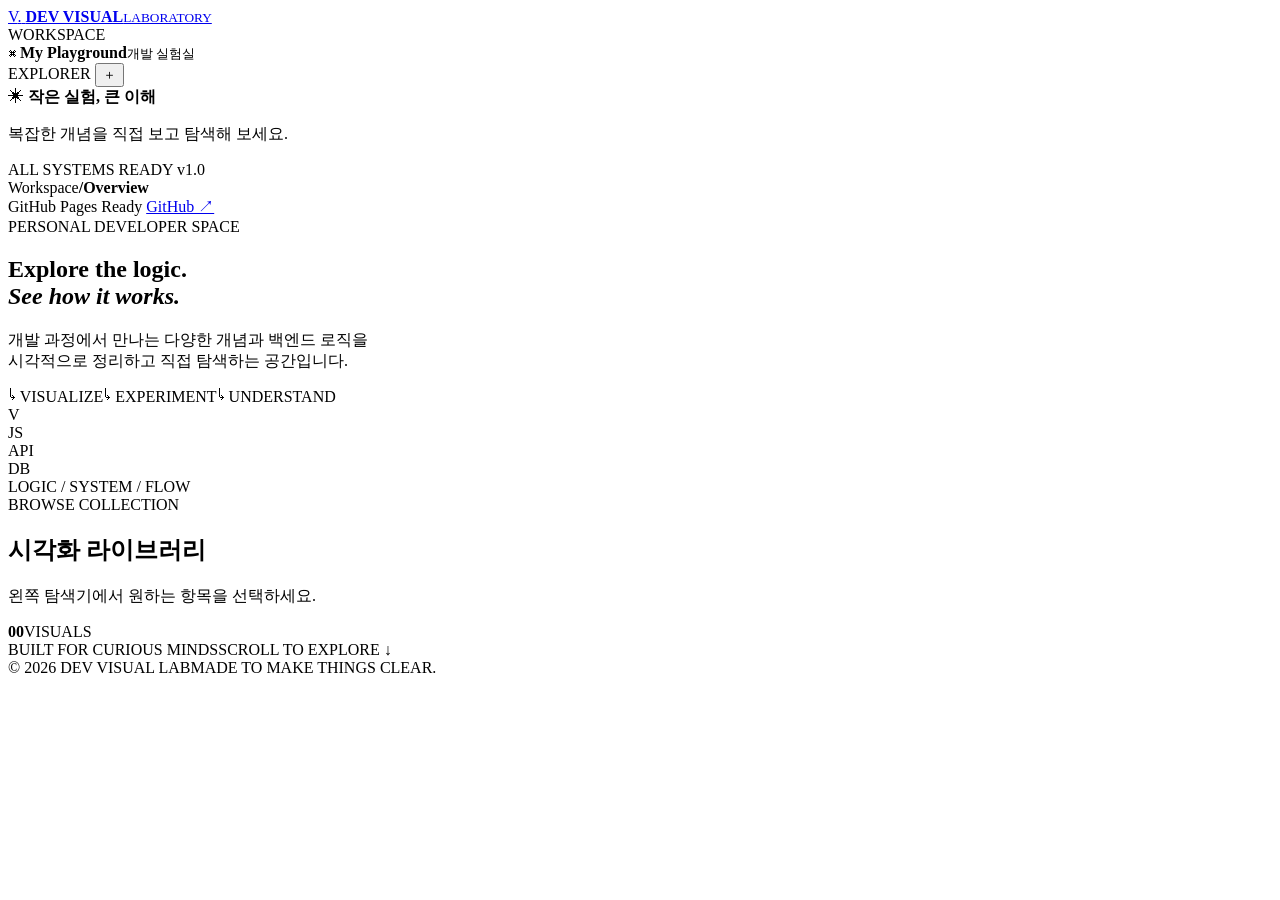
==== index.html @ 6dd861ee "Add files via upload" ====
<!doctype html>
<html lang="ko">
<head>
  <meta charset="UTF-8">
  <meta name="viewport" content="width=device-width, initial-scale=1.0">
  <meta name="description" content="개발 개념과 로직을 시각화하는 개인 기술 랩">
  <title>Dev Visual Lab</title>
  <link rel="preconnect" href="https://fonts.googleapis.com">
  <link rel="preconnect" href="https://fonts.gstatic.com" crossorigin>
  <link href="https://fonts.googleapis.com/css2?family=DM+Mono:wght@400;500&family=Manrope:wght@400;500;600;700;800&family=Noto+Sans+KR:wght@400;500;600;700;800&display=swap" rel="stylesheet">
  <link rel="stylesheet" href="./css/styles.css">
</head>
<body>
  <div class="app-shell">
    <aside class="sidebar">
      <a class="brand" href="#/" aria-label="Dev Visual Lab 홈">
        <span class="brand-mark">V<span>.</span></span>
        <span><strong>DEV VISUAL</strong><small>LABORATORY</small></span>
      </a>
      <div class="sidebar-label">WORKSPACE</div>
      <div class="workspace-card">
        <span class="workspace-icon">⌘</span>
        <span><strong>My Playground</strong><small>개발 실험실</small></span>
        <span class="status-dot"></span>
      </div>
      <div class="tree-heading">
        <span class="sidebar-label">EXPLORER</span>
        <button class="icon-button" id="expandAll" title="모두 펼치기" aria-label="모두 펼치기">＋</button>
      </div>
      <nav id="treeNav" class="tree-nav" aria-label="시각화 항목"></nav>
      <div class="sidebar-bottom">
        <div class="tip-card">
          <span class="tip-icon">✳</span>
          <strong>작은 실험, 큰 이해</strong>
          <p>복잡한 개념을 직접 보고 탐색해 보세요.</p>
        </div>
        <div class="sidebar-footer"><span class="status-dot"></span> ALL SYSTEMS READY <span>v1.0</span></div>
      </div>
    </aside>

    <main class="main-area">
      <header class="topbar">
        <div class="breadcrumbs" id="breadcrumbs"><span>Workspace</span><b>/</b><strong>Overview</strong></div>
        <div class="top-actions">
          <span class="top-pill"><i></i> GitHub Pages Ready</span>
          <a class="github-link" href="https://github.com/" target="_blank" rel="noreferrer">GitHub ↗</a>
        </div>
      </header>

      <section id="homeView" class="view home-view">
        <div class="hero">
          <div class="hero-copy">
            <div class="eyebrow"><span></span> PERSONAL DEVELOPER SPACE</div>
            <h1>Explore the logic.<br><em>See how it works.</em></h1>
            <p>개발 과정에서 만나는 다양한 개념과 백엔드 로직을<br class="desktop-only"> 시각적으로 정리하고 직접 탐색하는 공간입니다.</p>
            <div class="hero-meta"><span>↳ VISUALIZE</span><span>↳ EXPERIMENT</span><span>↳ UNDERSTAND</span></div>
          </div>
          <div class="hero-art" aria-hidden="true">
            <div class="orbit orbit-one"></div><div class="orbit orbit-two"></div>
            <div class="core"><span>V</span><i></i></div>
            <div class="orbit-node node-a">JS</div><div class="orbit-node node-b">API</div><div class="orbit-node node-c">DB</div>
            <div class="art-caption">LOGIC / SYSTEM / FLOW</div>
          </div>
        </div>

        <div class="section-head">
          <div><div class="eyebrow muted">BROWSE COLLECTION</div><h2>시각화 라이브러리</h2><p>왼쪽 탐색기에서 원하는 항목을 선택하세요.</p></div>
          <div class="item-count"><strong id="itemCount">00</strong><span>VISUALS</span></div>
        </div>
        <div id="categoryGrid" class="category-grid"></div>
        <div class="home-bottom"><span>BUILT FOR CURIOUS MINDS</span><span>SCROLL TO EXPLORE ↓</span></div>
      </section>

      <section id="detailView" class="view detail-view" hidden>
        <div class="detail-topline"><button id="backHome" class="back-button">← 전체 항목</button><span class="detail-category" id="detailCategory"></span></div>
        <div class="detail-heading"><div class="eyebrow muted">VISUALIZATION / <span id="detailIndex">01</span></div><h1 id="detailTitle"></h1><p id="detailDescription"></p></div>
        <div class="visual-card">
          <div class="visual-card-head"><div><span class="live-dot"></span><strong>INTERACTIVE CANVAS</strong></div><span id="visualType">FLOW DIAGRAM</span></div>
          <div id="visualContent" class="visual-content"></div>
        </div>
        <div class="detail-info-grid">
          <article class="info-panel"><span class="panel-kicker">OVERVIEW</span><h3>핵심 개념</h3><p id="detailOverview"></p></article>
          <article class="info-panel"><span class="panel-kicker">HOW TO EXPLORE</span><h3>사용 방법</h3><p id="detailGuide"></p></article>
        </div>
        <div class="detail-pagination"><button id="prevItem">← 이전 항목</button><button id="nextItem">다음 항목 →</button></div>
      </section>
      <footer class="main-footer"><span>© 2026 DEV VISUAL LAB</span><span>MADE TO MAKE THINGS CLEAR.</span></footer>
    </main>
  </div>
  <script src="./js/app.js"></script>
</body>
</html>
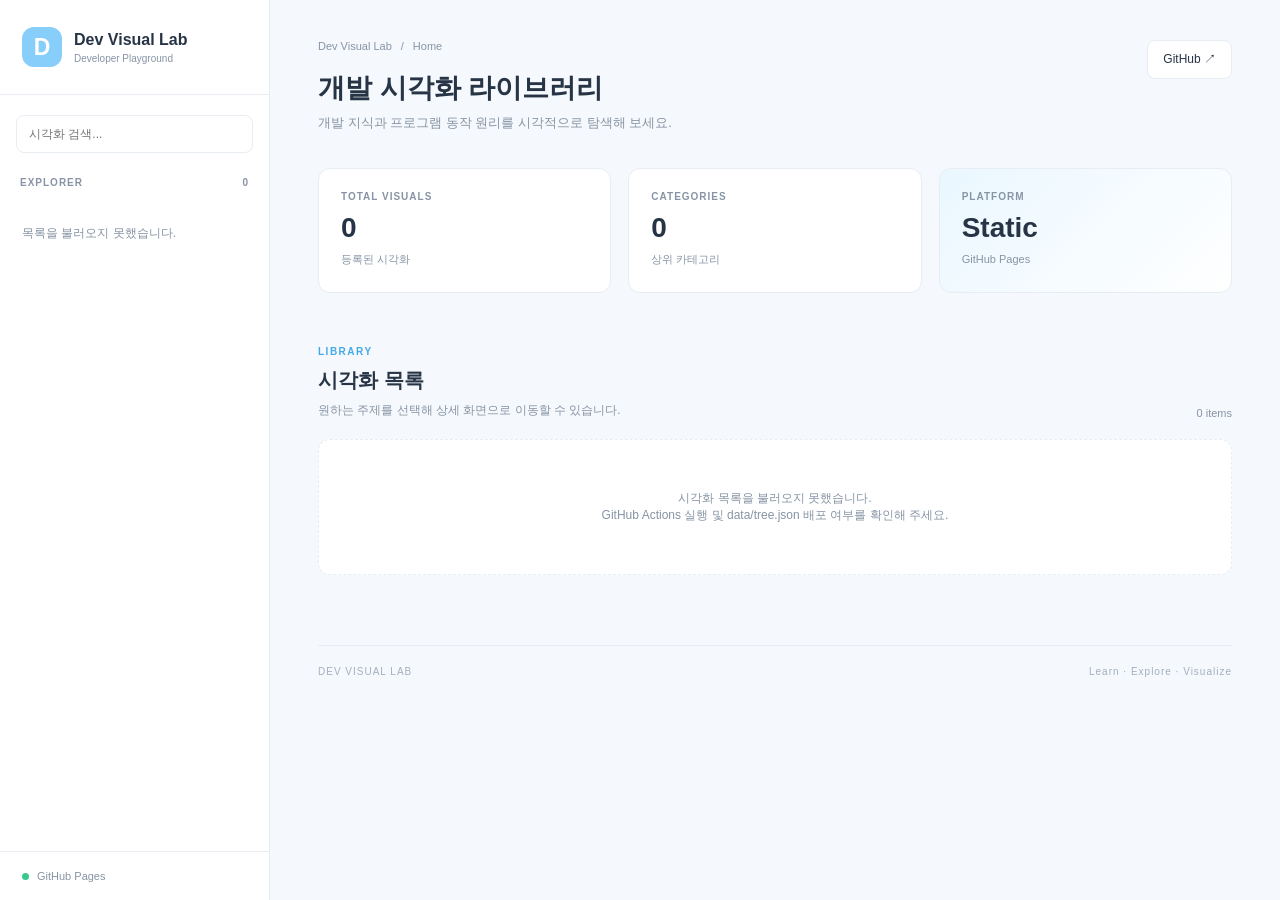
==== commit d4dad0af: "테스트 파일 업로드" ====
--- a/index.html
+++ b/index.html
@@ -1,92 +1,130 @@
-<!doctype html>
+
+<!DOCTYPE html>
 <html lang="ko">
 <head>
   <meta charset="UTF-8">
   <meta name="viewport" content="width=device-width, initial-scale=1.0">
-  <meta name="description" content="개발 개념과 로직을 시각화하는 개인 기술 랩">
+  <meta name="theme-color" content="#87CEFA">
+
   <title>Dev Visual Lab</title>
-  <link rel="preconnect" href="https://fonts.googleapis.com">
-  <link rel="preconnect" href="https://fonts.gstatic.com" crossorigin>
-  <link href="https://fonts.googleapis.com/css2?family=DM+Mono:wght@400;500&family=Manrope:wght@400;500;600;700;800&family=Noto+Sans+KR:wght@400;500;600;700;800&display=swap" rel="stylesheet">
-  <link rel="stylesheet" href="./css/styles.css">
+
+  <link rel="stylesheet" href="./assets/css/common.css">
+  <link rel="stylesheet" href="./assets/css/main.css">
 </head>
+
 <body>
-  <div class="app-shell">
-    <aside class="sidebar">
-      <a class="brand" href="#/" aria-label="Dev Visual Lab 홈">
-        <span class="brand-mark">V<span>.</span></span>
-        <span><strong>DEV VISUAL</strong><small>LABORATORY</small></span>
+<div class="app">
+
+  <!-- 사이드바 -->
+  <aside class="sidebar">
+    <div class="logo">
+      <div class="logo-icon">D</div>
+      <div>
+        <h1>Dev Visual Lab</h1>
+        <span>Developer Playground</span>
+      </div>
+    </div>
+
+    <div class="sidebar-search">
+      <input
+              type="search"
+              id="treeSearch"
+              placeholder="시각화 검색..."
+              autocomplete="off"
+      >
+    </div>
+
+    <div class="sidebar-title">
+      <span>EXPLORER</span>
+      <span id="pageCount">0</span>
+    </div>
+
+    <nav id="treeContainer" class="tree-container">
+      <div class="loading">목록을 불러오는 중...</div>
+    </nav>
+
+    <div class="sidebar-footer">
+      <span class="status-dot"></span>
+      <span>GitHub Pages</span>
+    </div>
+  </aside>
+
+
+  <!-- 메인 영역 -->
+  <main class="main-content">
+
+    <header class="topbar">
+      <div>
+        <div class="breadcrumb">
+          <span>Dev Visual Lab</span>
+          <span>/</span>
+          <span>Home</span>
+        </div>
+        <h2>개발 시각화 라이브러리</h2>
+        <p>개발 지식과 프로그램 동작 원리를 시각적으로 탐색해 보세요.</p>
+      </div>
+
+      <a
+              class="github-link"
+              href="https://github.com/"
+              target="_blank"
+              rel="noopener noreferrer"
+      >
+        GitHub ↗
       </a>
-      <div class="sidebar-label">WORKSPACE</div>
-      <div class="workspace-card">
-        <span class="workspace-icon">⌘</span>
-        <span><strong>My Playground</strong><small>개발 실험실</small></span>
-        <span class="status-dot"></span>
-      </div>
-      <div class="tree-heading">
-        <span class="sidebar-label">EXPLORER</span>
-        <button class="icon-button" id="expandAll" title="모두 펼치기" aria-label="모두 펼치기">＋</button>
-      </div>
-      <nav id="treeNav" class="tree-nav" aria-label="시각화 항목"></nav>
-      <div class="sidebar-bottom">
-        <div class="tip-card">
-          <span class="tip-icon">✳</span>
-          <strong>작은 실험, 큰 이해</strong>
-          <p>복잡한 개념을 직접 보고 탐색해 보세요.</p>
-        </div>
-        <div class="sidebar-footer"><span class="status-dot"></span> ALL SYSTEMS READY <span>v1.0</span></div>
-      </div>
-    </aside>
+    </header>
 
-    <main class="main-area">
-      <header class="topbar">
-        <div class="breadcrumbs" id="breadcrumbs"><span>Workspace</span><b>/</b><strong>Overview</strong></div>
-        <div class="top-actions">
-          <span class="top-pill"><i></i> GitHub Pages Ready</span>
-          <a class="github-link" href="https://github.com/" target="_blank" rel="noreferrer">GitHub ↗</a>
-        </div>
-      </header>
 
-      <section id="homeView" class="view home-view">
-        <div class="hero">
-          <div class="hero-copy">
-            <div class="eyebrow"><span></span> PERSONAL DEVELOPER SPACE</div>
-            <h1>Explore the logic.<br><em>See how it works.</em></h1>
-            <p>개발 과정에서 만나는 다양한 개념과 백엔드 로직을<br class="desktop-only"> 시각적으로 정리하고 직접 탐색하는 공간입니다.</p>
-            <div class="hero-meta"><span>↳ VISUALIZE</span><span>↳ EXPERIMENT</span><span>↳ UNDERSTAND</span></div>
-          </div>
-          <div class="hero-art" aria-hidden="true">
-            <div class="orbit orbit-one"></div><div class="orbit orbit-two"></div>
-            <div class="core"><span>V</span><i></i></div>
-            <div class="orbit-node node-a">JS</div><div class="orbit-node node-b">API</div><div class="orbit-node node-c">DB</div>
-            <div class="art-caption">LOGIC / SYSTEM / FLOW</div>
-          </div>
+    <!-- 요약 -->
+    <section class="summary-grid">
+      <article class="summary-card">
+        <span class="summary-label">TOTAL VISUALS</span>
+        <strong id="totalVisuals">0</strong>
+        <span>등록된 시각화</span>
+      </article>
+
+      <article class="summary-card">
+        <span class="summary-label">CATEGORIES</span>
+        <strong id="totalCategories">0</strong>
+        <span>상위 카테고리</span>
+      </article>
+
+      <article class="summary-card highlight-card">
+        <span class="summary-label">PLATFORM</span>
+        <strong>Static</strong>
+        <span>GitHub Pages</span>
+      </article>
+    </section>
+
+
+    <!-- 시각화 목록 -->
+    <section class="visual-section">
+      <div class="section-heading">
+        <div>
+          <span class="section-eyebrow">LIBRARY</span>
+          <h3>시각화 목록</h3>
+          <p>원하는 주제를 선택해 상세 화면으로 이동할 수 있습니다.</p>
         </div>
 
-        <div class="section-head">
-          <div><div class="eyebrow muted">BROWSE COLLECTION</div><h2>시각화 라이브러리</h2><p>왼쪽 탐색기에서 원하는 항목을 선택하세요.</p></div>
-          <div class="item-count"><strong id="itemCount">00</strong><span>VISUALS</span></div>
+        <span id="visibleCount" class="result-count">0 items</span>
+      </div>
+
+      <div id="visualGrid" class="visual-grid">
+        <div class="empty-state">
+          시각화 목록을 불러오는 중입니다.
         </div>
-        <div id="categoryGrid" class="category-grid"></div>
-        <div class="home-bottom"><span>BUILT FOR CURIOUS MINDS</span><span>SCROLL TO EXPLORE ↓</span></div>
-      </section>
+      </div>
+    </section>
 
-      <section id="detailView" class="view detail-view" hidden>
-        <div class="detail-topline"><button id="backHome" class="back-button">← 전체 항목</button><span class="detail-category" id="detailCategory"></span></div>
-        <div class="detail-heading"><div class="eyebrow muted">VISUALIZATION / <span id="detailIndex">01</span></div><h1 id="detailTitle"></h1><p id="detailDescription"></p></div>
-        <div class="visual-card">
-          <div class="visual-card-head"><div><span class="live-dot"></span><strong>INTERACTIVE CANVAS</strong></div><span id="visualType">FLOW DIAGRAM</span></div>
-          <div id="visualContent" class="visual-content"></div>
-        </div>
-        <div class="detail-info-grid">
-          <article class="info-panel"><span class="panel-kicker">OVERVIEW</span><h3>핵심 개념</h3><p id="detailOverview"></p></article>
-          <article class="info-panel"><span class="panel-kicker">HOW TO EXPLORE</span><h3>사용 방법</h3><p id="detailGuide"></p></article>
-        </div>
-        <div class="detail-pagination"><button id="prevItem">← 이전 항목</button><button id="nextItem">다음 항목 →</button></div>
-      </section>
-      <footer class="main-footer"><span>© 2026 DEV VISUAL LAB</span><span>MADE TO MAKE THINGS CLEAR.</span></footer>
-    </main>
-  </div>
-  <script src="./js/app.js"></script>
+
+    <footer class="footer">
+      <span>DEV VISUAL LAB</span>
+      <span>Learn · Explore · Visualize</span>
+    </footer>
+
+  </main>
+</div>
+
+<script src="./assets/js/app.js" defer></script>
 </body>
-</html>+</html>
--- a/assets/css/main.css
+++ b/assets/css/main.css
@@ -0,0 +1,439 @@
+
+:root {
+    --primary: #87CEFA;
+    --primary-dark: #45A9E8;
+    --primary-light: #EAF7FF;
+
+    --background: #F5F8FC;
+    --surface: #FFFFFF;
+    --text: #263445;
+    --muted: #8794A5;
+    --border: #E8EDF3;
+
+    --sidebar-width: 270px;
+}
+
+* {
+    box-sizing: border-box;
+}
+
+body {
+    margin: 0;
+    background: var(--background);
+    color: var(--text);
+    font-family: -apple-system, BlinkMacSystemFont,
+    "Segoe UI", "Noto Sans KR", sans-serif;
+}
+
+a {
+    color: inherit;
+    text-decoration: none;
+}
+
+.app {
+    min-height: 100vh;
+}
+
+/* Sidebar */
+
+.sidebar {
+    position: fixed;
+    inset: 0 auto 0 0;
+    width: var(--sidebar-width);
+    background: var(--surface);
+    border-right: 1px solid var(--border);
+    display: flex;
+    flex-direction: column;
+    z-index: 10;
+}
+
+.logo {
+    display: flex;
+    align-items: center;
+    gap: 12px;
+    padding: 27px 22px;
+    border-bottom: 1px solid var(--border);
+}
+
+.logo-icon {
+    width: 40px;
+    height: 40px;
+    display: grid;
+    place-items: center;
+    border-radius: 12px;
+    background: var(--primary);
+    color: #fff;
+    font-size: 23px;
+    font-weight: 800;
+}
+
+.logo h1 {
+    margin: 0;
+    font-size: 16px;
+}
+
+.logo span {
+    display: block;
+    margin-top: 4px;
+    color: var(--muted);
+    font-size: 10px;
+}
+
+.sidebar-search {
+    padding: 20px 16px 12px;
+}
+
+.sidebar-search input {
+    width: 100%;
+    height: 38px;
+    padding: 0 12px;
+    border: 1px solid var(--border);
+    border-radius: 8px;
+    outline: none;
+    font-size: 12px;
+}
+
+.sidebar-search input:focus {
+    border-color: var(--primary);
+}
+
+.sidebar-title {
+    display: flex;
+    justify-content: space-between;
+    padding: 12px 20px;
+    color: var(--muted);
+    font-size: 10px;
+    font-weight: 700;
+    letter-spacing: 1px;
+}
+
+.tree-container {
+    flex: 1;
+    overflow-y: auto;
+    padding: 5px 12px 20px;
+}
+
+.sidebar-footer {
+    display: flex;
+    align-items: center;
+    gap: 8px;
+    padding: 18px 22px;
+    border-top: 1px solid var(--border);
+    color: var(--muted);
+    font-size: 11px;
+}
+
+.status-dot {
+    width: 7px;
+    height: 7px;
+    border-radius: 50%;
+    background: #38C98B;
+}
+
+/* Tree */
+
+.tree-list {
+    list-style: none;
+    margin: 0;
+    padding: 0;
+}
+
+.tree-list .tree-list {
+    padding-left: 17px;
+}
+
+.tree-item {
+    margin: 2px 0;
+}
+
+.tree-node {
+    width: 100%;
+    display: flex;
+    align-items: center;
+    gap: 8px;
+    min-height: 34px;
+    padding: 7px 9px;
+    border: 0;
+    border-radius: 7px;
+    background: transparent;
+    color: #657386;
+    text-align: left;
+    font-size: 12px;
+    cursor: pointer;
+}
+
+.tree-node:hover {
+    background: var(--primary-light);
+    color: var(--primary-dark);
+}
+
+.tree-node.active {
+    background: var(--primary-light);
+    color: #238CCB;
+    font-weight: 700;
+}
+
+.tree-arrow {
+    width: 12px;
+    color: #A0ACBA;
+    font-size: 10px;
+}
+
+.tree-icon {
+    width: 17px;
+    text-align: center;
+}
+
+.tree-children {
+    display: block;
+}
+
+.tree-children.collapsed {
+    display: none;
+}
+
+.loading,
+.empty-tree {
+    padding: 20px 10px;
+    color: var(--muted);
+    font-size: 12px;
+}
+
+/* Main */
+
+.main-content {
+    min-height: 100vh;
+    margin-left: var(--sidebar-width);
+    padding: 40px 48px 20px;
+}
+
+.topbar {
+    display: flex;
+    align-items: flex-start;
+    justify-content: space-between;
+    gap: 20px;
+}
+
+.breadcrumb {
+    display: flex;
+    gap: 9px;
+    color: var(--muted);
+    font-size: 11px;
+}
+
+.topbar h2 {
+    margin: 18px 0 8px;
+    font-size: 27px;
+}
+
+.topbar p {
+    margin: 0;
+    color: var(--muted);
+    font-size: 13px;
+}
+
+.github-link {
+    padding: 10px 15px;
+    border: 1px solid var(--border);
+    border-radius: 8px;
+    background: #fff;
+    font-size: 12px;
+}
+
+.github-link:hover {
+    border-color: var(--primary);
+}
+
+/* Summary */
+
+.summary-grid {
+    display: grid;
+    grid-template-columns: repeat(3, minmax(0, 1fr));
+    gap: 17px;
+    margin-top: 36px;
+}
+
+.summary-card {
+    min-height: 125px;
+    padding: 22px;
+    border: 1px solid var(--border);
+    border-radius: 12px;
+    background: #fff;
+}
+
+.summary-label {
+    display: block;
+    color: var(--muted);
+    font-size: 10px;
+    font-weight: 700;
+    letter-spacing: 1px;
+}
+
+.summary-card strong {
+    display: block;
+    margin: 10px 0 5px;
+    font-size: 28px;
+}
+
+.summary-card > span:last-child {
+    color: var(--muted);
+    font-size: 11px;
+}
+
+.highlight-card {
+    background: linear-gradient(135deg, #EAF7FF, #FFFFFF);
+}
+
+/* Visual Cards */
+
+.visual-section {
+    margin-top: 48px;
+}
+
+.section-heading {
+    display: flex;
+    justify-content: space-between;
+    align-items: flex-end;
+    gap: 20px;
+    margin-bottom: 20px;
+}
+
+.section-eyebrow {
+    color: var(--primary-dark);
+    font-size: 10px;
+    font-weight: 800;
+    letter-spacing: 1.5px;
+}
+
+.section-heading h3 {
+    margin: 8px 0;
+    font-size: 20px;
+}
+
+.section-heading p {
+    margin: 0;
+    color: var(--muted);
+    font-size: 12px;
+}
+
+.result-count {
+    color: var(--muted);
+    font-size: 11px;
+}
+
+.visual-grid {
+    display: grid;
+    grid-template-columns: repeat(3, minmax(0, 1fr));
+    gap: 18px;
+}
+
+.visual-card {
+    display: flex;
+    flex-direction: column;
+    min-height: 160px;
+    padding: 20px;
+    border: 1px solid var(--border);
+    border-radius: 12px;
+    background: #fff;
+    transition: 0.2s ease;
+}
+
+.visual-card:hover {
+    transform: translateY(-3px);
+    border-color: var(--primary);
+    box-shadow: 0 8px 25px rgba(64, 155, 210, 0.10);
+}
+
+.visual-card-icon {
+    display: grid;
+    place-items: center;
+    width: 38px;
+    height: 38px;
+    margin-bottom: 17px;
+    border-radius: 10px;
+    background: var(--primary-light);
+    color: var(--primary-dark);
+    font-size: 17px;
+}
+
+.visual-card h4 {
+    margin: 0 0 8px;
+    font-size: 14px;
+}
+
+.visual-card p {
+    margin: 0;
+    color: var(--muted);
+    font-size: 11px;
+    line-height: 1.6;
+}
+
+.visual-card-path {
+    margin-top: auto;
+    padding-top: 15px;
+    color: #9BA8B7;
+    font-size: 10px;
+}
+
+.empty-state {
+    grid-column: 1 / -1;
+    padding: 50px 20px;
+    border: 1px dashed var(--border);
+    border-radius: 12px;
+    background: #fff;
+    color: var(--muted);
+    text-align: center;
+    font-size: 12px;
+}
+
+.footer {
+    display: flex;
+    justify-content: space-between;
+    margin-top: 70px;
+    padding: 20px 0;
+    border-top: 1px solid var(--border);
+    color: #A4AFBC;
+    font-size: 10px;
+    letter-spacing: 1px;
+}
+
+/* Responsive */
+
+@media (max-width: 1100px) {
+    .visual-grid {
+        grid-template-columns: repeat(2, minmax(0, 1fr));
+    }
+}
+
+@media (max-width: 760px) {
+    :root {
+        --sidebar-width: 0px;
+    }
+
+    .sidebar {
+        position: relative;
+        width: 100%;
+        height: auto;
+    }
+
+    .tree-container {
+        max-height: 250px;
+    }
+
+    .main-content {
+        margin-left: 0;
+        padding: 25px 18px;
+    }
+
+    .summary-grid {
+        grid-template-columns: 1fr;
+    }
+
+    .visual-grid {
+        grid-template-columns: 1fr;
+    }
+
+    .topbar {
+        flex-direction: column;
+    }
+}
